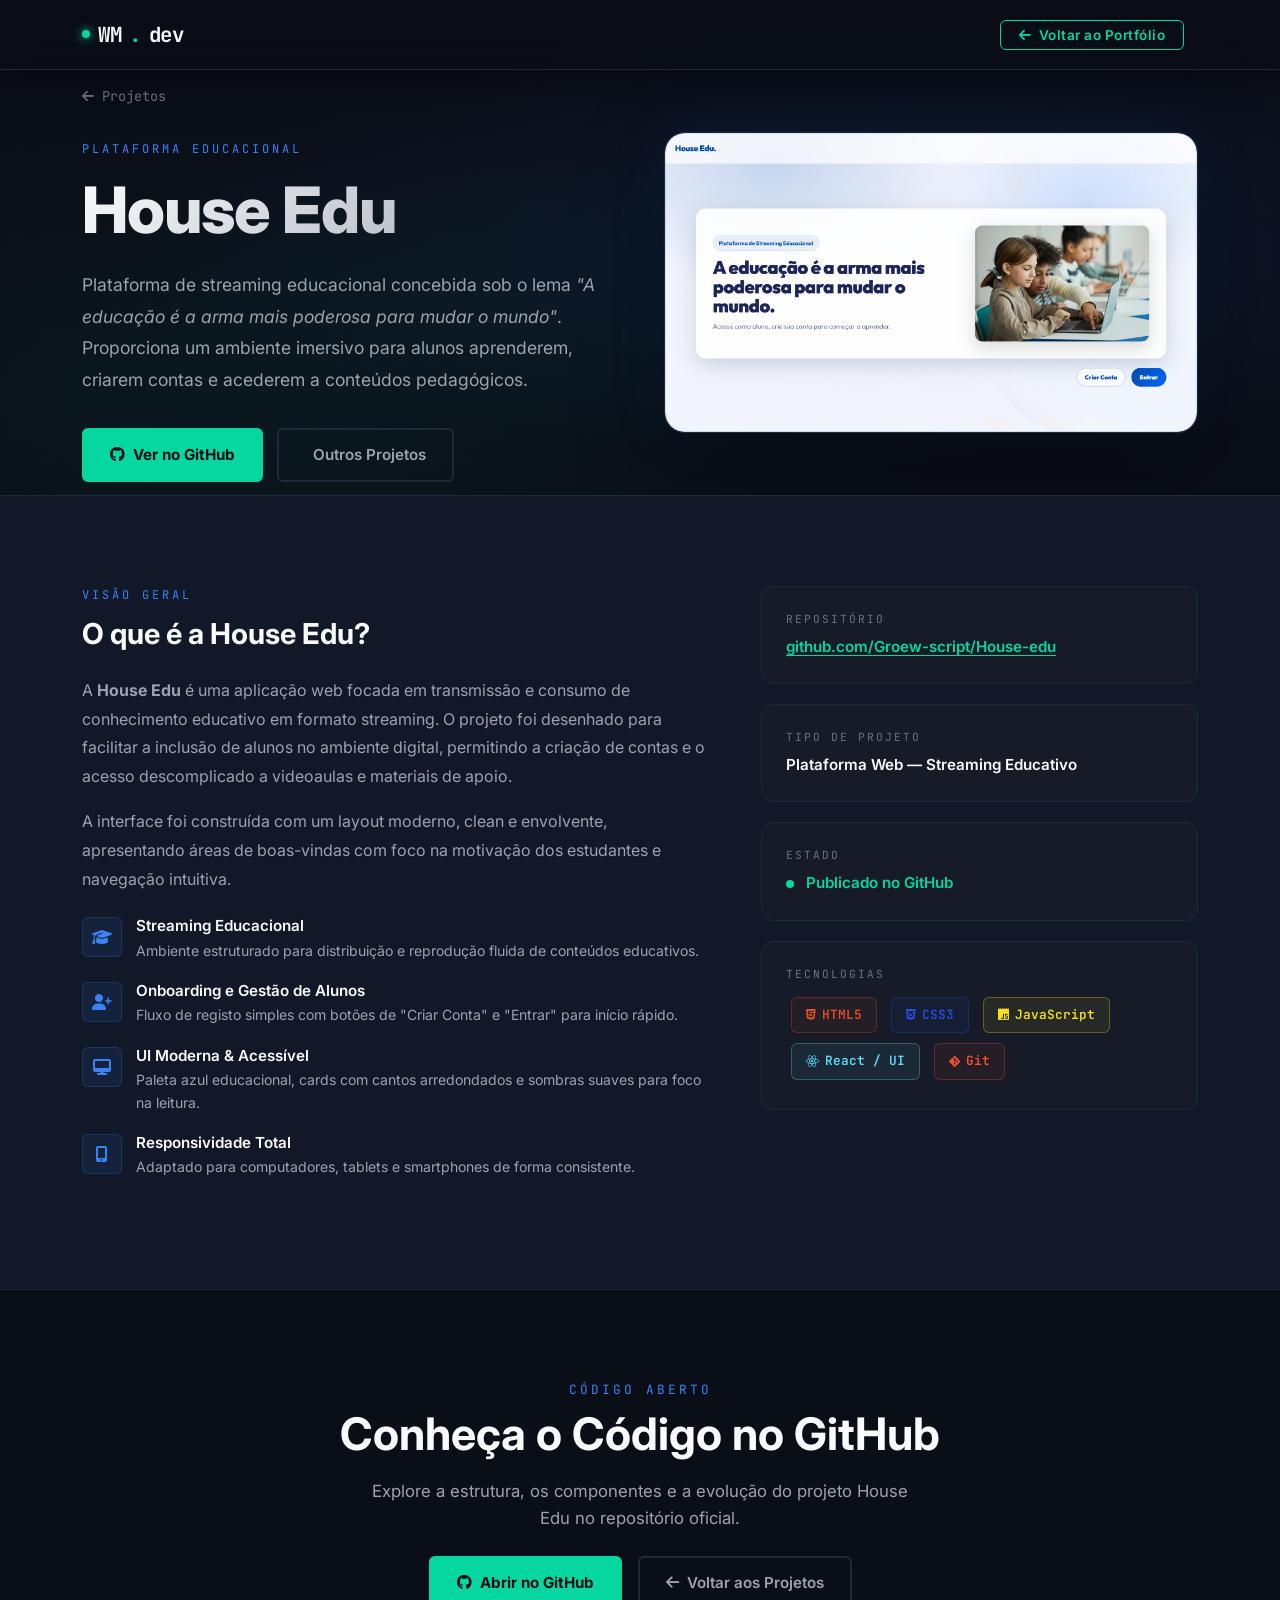
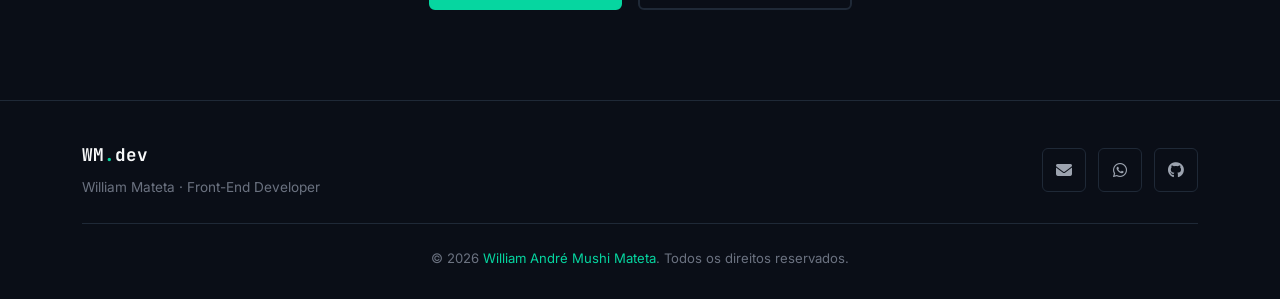
==== portfolio/projeto-house-edu.html @ cf7dc04c "versão boa" ====
<!DOCTYPE html>
<html lang="pt" data-bs-theme="dark">
<head>
  <meta charset="UTF-8" />
  <meta name="viewport" content="width=device-width, initial-scale=1.0" />
  <meta name="description" content="House Edu — Plataforma de Streaming Educacional. Projeto desenvolvido por William Mateta." />
  <title>House Edu · Streaming Educacional — William Mateta</title>

  <link rel="preconnect" href="https://fonts.googleapis.com" />
  <link rel="preconnect" href="https://fonts.gstatic.com" crossorigin />
  <link href="https://fonts.googleapis.com/css2?family=Inter:wght@300;400;500;600;700;800&family=JetBrains+Mono:wght@400;500;600;700&display=swap" rel="stylesheet" />
  <link href="https://cdn.jsdelivr.net/npm/bootstrap@5.3.2/dist/css/bootstrap.min.css" rel="stylesheet" />
  <link href="https://cdnjs.cloudflare.com/ajax/libs/font-awesome/6.5.1/css/all.min.css" rel="stylesheet" />
  <link rel="stylesheet" href="style.css" />
  <link rel="icon" href="data:image/svg+xml,<svg xmlns='http://www.w3.org/2000/svg' viewBox='0 0 100 100'><rect width='100' height='100' rx='22' fill='%230a0e17'/><path d='M30 35 L18 50 L30 65 M70 35 L82 50 L70 65 M56 30 L44 70' stroke='%2306d6a0' stroke-width='8' stroke-linecap='round' stroke-linejoin='round' fill='none'/></svg>" />

  <style>
    .project-detail-hero {
      min-height: 55vh;
      display: flex;
      align-items: center;
      background: var(--bg-primary);
      padding-top: var(--navbar-height);
      position: relative;
      overflow: hidden;
    }
    .project-detail-hero::before {
      content: '';
      position: absolute;
      inset: 0;
      background: radial-gradient(ellipse at 70% 50%, rgba(59,130,246,0.1) 0%, transparent 60%),
                  radial-gradient(ellipse at 20% 80%, rgba(6,214,160,0.05) 0%, transparent 50%);
    }
    .back-link {
      display: inline-flex;
      align-items: center;
      gap: 8px;
      color: var(--text-muted);
      font-size: 0.85rem;
      font-family: var(--font-mono);
      margin-bottom: 2rem;
      transition: color var(--transition-fast);
    }
    .back-link:hover { color: var(--accent-primary); }

    .project-hero-category {
      font-family: var(--font-mono);
      font-size: 0.75rem;
      color: #3b82f6;
      letter-spacing: 3px;
      text-transform: uppercase;
      display: block;
      margin-bottom: 1rem;
    }
    .project-hero-title {
      font-size: clamp(2.5rem, 6vw, 4rem);
      font-weight: 800;
      line-height: 1.1;
      letter-spacing: -1px;
      background: linear-gradient(135deg, #f9fafb 0%, #9ca3af 100%);
      -webkit-background-clip: text;
      -webkit-text-fill-color: transparent;
      background-clip: text;
      margin-bottom: 1.5rem;
    }
    .project-hero-desc {
      font-size: 1.1rem;
      color: var(--text-secondary);
      line-height: 1.8;
      max-width: 520px;
      margin-bottom: 2rem;
    }
    .project-cta-row {
      display: flex;
      gap: 14px;
      flex-wrap: wrap;
    }
    .btn-github {
      display: inline-flex;
      align-items: center;
      gap: 8px;
      background: var(--accent-primary);
      color: var(--bg-primary);
      font-weight: 700;
      font-size: 0.95rem;
      padding: 13px 26px;
      border-radius: var(--radius-sm);
      border: 2px solid var(--accent-primary);
      transition: all var(--transition-med);
    }
    .btn-github:hover {
      background: transparent;
      color: var(--accent-primary);
      box-shadow: 0 0 25px rgba(6,214,160,0.3);
      transform: translateY(-2px);
    }
    .btn-back-port {
      display: inline-flex;
      align-items: center;
      gap: 8px;
      background: transparent;
      color: var(--text-secondary);
      font-weight: 600;
      font-size: 0.95rem;
      padding: 13px 26px;
      border-radius: var(--radius-sm);
      border: 2px solid var(--border-color);
      transition: all var(--transition-med);
    }
    .btn-back-port:hover {
      border-color: var(--accent-primary);
      color: var(--accent-primary);
      transform: translateY(-2px);
    }
    .project-screenshot-wrap {
      position: relative;
      border-radius: var(--radius-lg);
      overflow: hidden;
      border: 1px solid var(--border-color);
      box-shadow: 0 30px 80px rgba(0,0,0,0.5), 0 0 60px rgba(59,130,246,0.1);
    }
    .project-screenshot-wrap img {
      width: 100%;
      display: block;
      border-radius: var(--radius-lg);
    }
    .project-screenshot-wrap::before {
      content: '';
      position: absolute;
      inset: 0;
      border: 1px solid rgba(59,130,246,0.2);
      border-radius: var(--radius-lg);
      pointer-events: none;
      z-index: 1;
    }
    .detail-section {
      padding: 90px 0;
    }
    .detail-section.alt-bg {
      background: var(--bg-surface);
      border-top: 1px solid var(--border-color);
      border-bottom: 1px solid var(--border-color);
    }
    .detail-label {
      font-family: var(--font-mono);
      font-size: 0.75rem;
      color: #3b82f6;
      letter-spacing: 3px;
      text-transform: uppercase;
      display: block;
      margin-bottom: 0.75rem;
    }
    .detail-heading {
      font-size: 1.8rem;
      font-weight: 700;
      color: var(--text-primary);
      margin-bottom: 1.5rem;
    }
    .detail-text {
      font-size: 1rem;
      color: var(--text-secondary);
      line-height: 1.8;
      margin-bottom: 1rem;
    }
    .feature-item {
      display: flex;
      gap: 14px;
      align-items: flex-start;
      margin-bottom: 20px;
    }
    .feature-icon {
      width: 40px;
      height: 40px;
      min-width: 40px;
      display: flex;
      align-items: center;
      justify-content: center;
      background: rgba(59,130,246,0.1);
      border: 1px solid rgba(59,130,246,0.2);
      border-radius: var(--radius-sm);
      color: #3b82f6;
      font-size: 1rem;
    }
    .feature-text h4 {
      font-size: 0.95rem;
      font-weight: 600;
      color: var(--text-primary);
      margin-bottom: 4px;
    }
    .feature-text p {
      font-size: 0.88rem;
      color: var(--text-secondary);
      line-height: 1.6;
      margin: 0;
    }
    .tech-pill {
      display: inline-flex;
      align-items: center;
      gap: 6px;
      font-family: var(--font-mono);
      font-size: 0.8rem;
      font-weight: 600;
      padding: 7px 14px;
      border-radius: var(--radius-sm);
      border: 1px solid;
      margin: 5px;
    }
    .tech-pill.html   { color: #e34f26; border-color: rgba(227,79,38,0.3);  background: rgba(227,79,38,0.07); }
    .tech-pill.css    { color: #264de4; border-color: rgba(38,77,228,0.3);  background: rgba(38,77,228,0.07); }
    .tech-pill.js     { color: #f7df1e; border-color: rgba(247,223,30,0.3); background: rgba(247,223,30,0.07); }
    .tech-pill.react  { color: #61dafb; border-color: rgba(97,218,251,0.3); background: rgba(97,218,251,0.07); }
    .tech-pill.node   { color: #339933; border-color: rgba(51,153,51,0.3);  background: rgba(51,153,51,0.07); }
    .tech-pill.git    { color: #f05032; border-color: rgba(240,80,50,0.3); background: rgba(240,80,50,0.07); }
    .meta-box {
      background: var(--bg-card);
      border: 1px solid var(--border-color);
      border-radius: var(--radius-md);
      padding: 24px;
      margin-bottom: 20px;
    }
    .meta-label {
      font-family: var(--font-mono);
      font-size: 0.7rem;
      color: var(--text-muted);
      text-transform: uppercase;
      letter-spacing: 2px;
      margin-bottom: 6px;
    }
    .meta-value {
      font-size: 0.95rem;
      font-weight: 600;
      color: var(--text-primary);
    }
    .meta-value a {
      color: var(--accent-primary);
      text-decoration: underline;
      text-underline-offset: 3px;
    }
    .meta-value a:hover { opacity: 0.8; }
  </style>
</head>
<body>

<!-- NAVBAR -->
<nav id="navbar" class="navbar navbar-expand-lg scrolled" aria-label="Navegação principal">
  <div class="container">
    <a class="navbar-brand" href="index.html">
      <span class="brand-dot" aria-hidden="true"></span>
      WM<span class="accent">.</span>dev
    </a>
    <div class="ms-auto">
      <a href="index.html#projects" class="btn-nav-cta nav-link-custom">
        <i class="fa-solid fa-arrow-left me-1"></i> Voltar ao Portfólio
      </a>
    </div>
  </div>
</nav>

<!-- HERO -->
<section class="project-detail-hero">
  <div class="dots-bg" aria-hidden="true"></div>
  <div class="container position-relative">
    <div class="row align-items-center g-5">

      <!-- Texto -->
      <div class="col-lg-6">
        <a href="index.html#projects" class="back-link">
          <i class="fa-solid fa-arrow-left"></i> Projetos
        </a>
        <span class="project-hero-category">Plataforma Educacional</span>
        <h1 class="project-hero-title">House Edu</h1>
        <p class="project-hero-desc">
          Plataforma de streaming educacional concebida sob o lema <em>"A educação é a arma mais poderosa para mudar o mundo"</em>. Proporciona um ambiente imersivo para alunos aprenderem, criarem contas e acederem a conteúdos pedagógicos.
        </p>
        <div class="project-cta-row">
          <a href="https://github.com/Groew-script/House-edu" target="_blank" rel="noopener noreferrer" class="btn-github">
            <i class="fa-brands fa-github"></i> Ver no GitHub
          </a>
          <a href="index.html#projects" class="btn-back-port">
            <i class="fa-solid fa-grid-2"></i> Outros Projetos
          </a>
        </div>
      </div>

      <!-- Screenshot -->
      <div class="col-lg-6">
        <div class="project-screenshot-wrap reveal-right">
          <img
            src="Captura de tela 2026-09-24 110829.png"
            alt="Screenshot da interface da House Edu — Plataforma de Streaming Educacional"
            loading="eager"
          />
        </div>
      </div>

    </div>
  </div>
</section>

<!-- SOBRE O PROJETO -->
<section class="detail-section alt-bg">
  <div class="container">
    <div class="row g-5">

      <div class="col-lg-7">
        <span class="detail-label">Visão Geral</span>
        <h2 class="detail-heading">O que é a House Edu?</h2>
        <p class="detail-text">
          A <strong>House Edu</strong> é uma aplicação web focada em transmissão e consumo de conhecimento educativo em formato streaming. O projeto foi desenhado para facilitar a inclusão de alunos no ambiente digital, permitindo a criação de contas e o acesso descomplicado a videoaulas e materiais de apoio.
        </p>
        <p class="detail-text">
          A interface foi construída com um layout moderno, clean e envolvente, apresentando áreas de boas-vindas com foco na motivação dos estudantes e navegação intuitiva.
        </p>

        <div class="mt-4">
          <div class="feature-item">
            <div class="feature-icon"><i class="fa-solid fa-graduation-cap"></i></div>
            <div class="feature-text">
              <h4>Streaming Educacional</h4>
              <p>Ambiente estruturado para distribuição e reprodução fluida de conteúdos educativos.</p>
            </div>
          </div>
          <div class="feature-item">
            <div class="feature-icon"><i class="fa-solid fa-user-plus"></i></div>
            <div class="feature-text">
              <h4>Onboarding e Gestão de Alunos</h4>
              <p>Fluxo de registo simples com botões de "Criar Conta" e "Entrar" para início rápido.</p>
            </div>
          </div>
          <div class="feature-item">
            <div class="feature-icon"><i class="fa-solid fa-desktop"></i></div>
            <div class="feature-text">
              <h4>UI Moderna & Acessível</h4>
              <p>Paleta azul educacional, cards com cantos arredondados e sombras suaves para foco na leitura.</p>
            </div>
          </div>
          <div class="feature-item">
            <div class="feature-icon"><i class="fa-solid fa-mobile-screen"></i></div>
            <div class="feature-text">
              <h4>Responsividade Total</h4>
              <p>Adaptado para computadores, tablets e smartphones de forma consistente.</p>
            </div>
          </div>
        </div>
      </div>

      <!-- Sidebar Metadados -->
      <div class="col-lg-5">
        <div class="meta-box">
          <div class="meta-label">Repositório</div>
          <div class="meta-value">
            <a href="https://github.com/Groew-script/House-edu" target="_blank" rel="noopener noreferrer">
              github.com/Groew-script/House-edu
            </a>
          </div>
        </div>
        <div class="meta-box">
          <div class="meta-label">Tipo de Projeto</div>
          <div class="meta-value">Plataforma Web — Streaming Educativo</div>
        </div>
        <div class="meta-box">
          <div class="meta-label">Estado</div>
          <div class="meta-value" style="color: var(--accent-primary);">
            <span style="display:inline-block;width:8px;height:8px;background:var(--accent-primary);border-radius:50%;margin-right:8px;animation:pulse-dot 1.5s infinite;"></span>
            Publicado no GitHub
          </div>
        </div>
        <div class="meta-box">
          <div class="meta-label">Tecnologias</div>
          <div class="mt-2">
            <span class="tech-pill html"><i class="fa-brands fa-html5"></i> HTML5</span>
            <span class="tech-pill css"><i class="fa-brands fa-css3-alt"></i> CSS3</span>
            <span class="tech-pill js"><i class="fa-brands fa-js"></i> JavaScript</span>
            <span class="tech-pill react"><i class="fa-brands fa-react"></i> React / UI</span>
            <span class="tech-pill git"><i class="fa-brands fa-git-alt"></i> Git</span>
          </div>
        </div>
      </div>

    </div>
  </div>
</section>

<!-- CTA FINAL -->
<section class="detail-section">
  <div class="container text-center">
    <span class="section-label" style="color:#3b82f6;">Código Aberto</span>
    <h2 class="section-title mb-3">Conheça o Código no GitHub</h2>
    <p class="section-subtitle mx-auto mb-4">
      Explore a estrutura, os componentes e a evolução do projeto House Edu no repositório oficial.
    </p>
    <div class="d-flex justify-content-center gap-3 flex-wrap">
      <a href="https://github.com/Groew-script/House-edu" target="_blank" rel="noopener noreferrer" class="btn-github">
        <i class="fa-brands fa-github"></i> Abrir no GitHub
      </a>
      <a href="index.html#projects" class="btn-back-port">
        <i class="fa-solid fa-arrow-left"></i> Voltar aos Projetos
      </a>
    </div>
  </div>
</section>

<!-- FOOTER -->
<footer id="footer">
  <div class="container">
    <div class="row align-items-center">
      <div class="col-md-6">
        <div class="footer-brand">WM<span class="accent">.</span>dev</div>
        <div class="footer-tagline">William Mateta · Front-End Developer</div>
      </div>
      <div class="col-md-6">
        <div class="footer-socials">
          <a href="mailto:williammateta.dev@gmail.com" class="contact-social-link" aria-label="Email">
            <i class="fa-solid fa-envelope"></i>
          </a>
          <a href="https://wa.me/244932651805" target="_blank" rel="noopener noreferrer" class="contact-social-link" aria-label="WhatsApp">
            <i class="fa-brands fa-whatsapp"></i>
          </a>
          <a href="https://github.com/Groew-script" target="_blank" rel="noopener noreferrer" class="contact-social-link" aria-label="GitHub">
            <i class="fa-brands fa-github"></i>
          </a>
        </div>
      </div>
    </div>
    <div class="footer-divider"></div>
    <div class="row">
      <div class="col-12 text-center">
        <p class="footer-copy mb-0">&copy; 2026 <span>William André Mushi Mateta</span>. Todos os direitos reservados.</p>
      </div>
    </div>
  </div>
</footer>

<script src="https://cdn.jsdelivr.net/npm/bootstrap@5.3.2/dist/js/bootstrap.bundle.min.js"></script>
<script>
  const observer = new IntersectionObserver((entries) => {
    entries.forEach(e => {
      if (e.isIntersecting) {
        e.target.classList.add('revealed');
        observer.unobserve(e.target);
      }
    });
  }, { threshold: 0.1 });
  document.querySelectorAll('.reveal-right, .reveal').forEach(el => observer.observe(el));
</script>
</body>
</html>
---- portfolio/style.css ----
/* ============================================
   ALEX RIVERA - DEVELOPER PORTFOLIO
   Custom Styles | Dark Theme
   ============================================ */

/* ---- CSS Custom Properties (Theme Variables) ---- */
:root {
  --bg-primary:       #0a0e17;
  --bg-surface:       #111827;
  --bg-card:          #161b27;
  --bg-card-hover:    #1a2235;
  --border-color:     #1f2937;
  --border-hover:     #06d6a0;

  --accent-primary:   #06d6a0;
  --accent-secondary: #3b82f6;
  --accent-purple:    #8b5cf6;
  --accent-glow:      rgba(6, 214, 160, 0.15);
  --accent-glow-blue: rgba(59, 130, 246, 0.15);

  --text-primary:     #f9fafb;
  --text-secondary:   #9ca3af;
  --text-muted:       #6b7280;
  --text-accent:      #06d6a0;

  --font-sans:        'Inter', sans-serif;
  --font-mono:        'JetBrains Mono', 'Fira Code', monospace;

  --radius-sm:        6px;
  --radius-md:        12px;
  --radius-lg:        20px;
  --radius-xl:        30px;

  --shadow-card:      0 4px 24px rgba(0, 0, 0, 0.4);
  --shadow-glow:      0 0 30px rgba(6, 214, 160, 0.2);
  --shadow-glow-blue: 0 0 30px rgba(59, 130, 246, 0.2);

  --transition-fast:  0.2s ease;
  --transition-med:   0.35s ease;
  --transition-slow:  0.6s ease;

  --navbar-height:    70px;
}

/* ---- Base Reset & Global ---- */
*, *::before, *::after {
  box-sizing: border-box;
  margin: 0;
  padding: 0;
}

html {
  scroll-behavior: smooth;
  font-size: 16px;
}

body {
  font-family: var(--font-sans);
  background-color: var(--bg-primary);
  color: var(--text-primary);
  line-height: 1.6;
  overflow-x: hidden;
}

::selection {
  background: rgba(6, 214, 160, 0.3);
  color: var(--text-primary);
}

::-webkit-scrollbar {
  width: 6px;
}
::-webkit-scrollbar-track {
  background: var(--bg-primary);
}
::-webkit-scrollbar-thumb {
  background: var(--accent-primary);
  border-radius: 3px;
}

a {
  text-decoration: none;
  color: inherit;
  transition: color var(--transition-fast);
}

img {
  max-width: 100%;
  display: block;
}

section {
  position: relative;
  overflow: hidden;
}

/* ---- Utility Classes ---- */
.accent { color: var(--accent-primary); }
.accent-blue { color: var(--accent-secondary); }
.text-muted-custom { color: var(--text-secondary); }
.font-mono { font-family: var(--font-mono); }

.section-padding {
  padding: 100px 0;
}

.section-label {
  font-family: var(--font-mono);
  font-size: 0.8rem;
  color: var(--accent-primary);
  letter-spacing: 3px;
  text-transform: uppercase;
  margin-bottom: 0.5rem;
  display: block;
}

.section-title {
  font-size: clamp(2rem, 4vw, 2.8rem);
  font-weight: 700;
  color: var(--text-primary);
  line-height: 1.2;
  margin-bottom: 1rem;
}

.section-subtitle {
  font-size: 1.05rem;
  color: var(--text-secondary);
  max-width: 540px;
}

/* ---- Animated Background Dots ---- */
.dots-bg {
  position: absolute;
  inset: 0;
  background-image: radial-gradient(circle, #1f2937 1px, transparent 1px);
  background-size: 32px 32px;
  opacity: 0.4;
  pointer-events: none;
  z-index: 0;
}

.gradient-orb {
  position: absolute;
  border-radius: 50%;
  filter: blur(80px);
  pointer-events: none;
  z-index: 0;
}

/* ============================================
   NAVIGATION
   ============================================ */
#navbar {
  position: fixed;
  top: 0;
  left: 0;
  right: 0;
  z-index: 1000;
  height: var(--navbar-height);
  background: rgba(10, 14, 23, 0.85);
  backdrop-filter: blur(16px);
  -webkit-backdrop-filter: blur(16px);
  border-bottom: 1px solid transparent;
  transition: border-color var(--transition-med), box-shadow var(--transition-med);
}

#navbar.scrolled {
  border-bottom-color: var(--border-color);
  box-shadow: 0 4px 30px rgba(0,0,0,0.5);
}

#navbar.nav-hidden {
  transform: translateY(-100%);
}

.navbar-brand {
  font-family: var(--font-mono);
  font-size: 1.3rem;
  font-weight: 700;
  color: var(--text-primary) !important;
  letter-spacing: -0.5px;
  display: flex;
  align-items: center;
  gap: 8px;
}

.navbar-brand .brand-dot {
  width: 8px;
  height: 8px;
  background: var(--accent-primary);
  border-radius: 50%;
  box-shadow: 0 0 10px var(--accent-primary);
  animation: pulse-dot 2s infinite;
}

@keyframes pulse-dot {
  0%, 100% { opacity: 1; transform: scale(1); }
  50% { opacity: 0.6; transform: scale(0.8); }
}

.nav-link-custom {
  font-size: 0.9rem;
  font-weight: 500;
  color: var(--text-secondary) !important;
  position: relative;
  padding: 6px 0 !important;
  margin: 0 14px;
  transition: color var(--transition-fast);
}

.nav-link-custom::after {
  content: '';
  position: absolute;
  bottom: 0;
  left: 0;
  width: 0;
  height: 2px;
  background: var(--accent-primary);
  border-radius: 2px;
  transition: width var(--transition-med);
}

.nav-link-custom:hover,
.nav-link-custom.active {
  color: var(--text-primary) !important;
}

.nav-link-custom:hover::after,
.nav-link-custom.active::after {
  width: 100%;
}

.btn-nav-cta {
  font-size: 0.85rem;
  font-weight: 600;
  color: var(--accent-primary) !important;
  border: 1.5px solid var(--accent-primary);
  border-radius: var(--radius-sm);
  padding: 6px 18px !important;
  margin-left: 10px;
  transition: all var(--transition-fast);
  letter-spacing: 0.5px;
}

.btn-nav-cta:hover {
  background: var(--accent-primary);
  color: var(--bg-primary) !important;
  box-shadow: 0 0 20px rgba(6, 214, 160, 0.3);
}

.navbar-toggler {
  border: 1.5px solid var(--border-color) !important;
  padding: 6px 10px;
}

.navbar-toggler:focus {
  box-shadow: none !important;
}

.navbar-toggler-icon {
  filter: invert(1);
}

/* ============================================
   HERO SECTION
   ============================================ */
#hero {
  min-height: 100vh;
  display: flex;
  align-items: center;
  background: var(--bg-primary);
  padding-top: var(--navbar-height);
  position: relative;
}

.hero-orb-1 {
  width: 500px;
  height: 500px;
  background: radial-gradient(circle, rgba(6,214,160,0.08) 0%, transparent 70%);
  top: -100px;
  right: -100px;
}

.hero-orb-2 {
  width: 400px;
  height: 400px;
  background: radial-gradient(circle, rgba(59,130,246,0.07) 0%, transparent 70%);
  bottom: 0;
  left: -100px;
}

.hero-content {
  position: relative;
  z-index: 1;
  padding: 60px 0;
}

.hero-greeting {
  font-family: var(--font-mono);
  font-size: 1rem;
  color: var(--accent-primary);
  letter-spacing: 2px;
  margin-bottom: 1rem;
  display: flex;
  align-items: center;
  gap: 10px;
}

.hero-greeting::before {
  content: '';
  display: inline-block;
  width: 30px;
  height: 2px;
  background: var(--accent-primary);
}

.hero-name {
  font-size: clamp(2.8rem, 7vw, 5rem);
  font-weight: 800;
  line-height: 1.1;
  margin-bottom: 1.2rem;
  letter-spacing: -1px;
  background: linear-gradient(135deg, #f9fafb 0%, #9ca3af 100%);
  -webkit-background-clip: text;
  -webkit-text-fill-color: transparent;
  background-clip: text;
}

.hero-title-wrapper {
  font-size: clamp(1.2rem, 3vw, 1.6rem);
  font-weight: 500;
  color: var(--text-secondary);
  margin-bottom: 1.5rem;
  display: flex;
  align-items: center;
  gap: 10px;
  flex-wrap: wrap;
}

.typing-text {
  color: var(--accent-primary);
  font-weight: 600;
  min-width: 260px;
}

.cursor-blink {
  display: inline-block;
  width: 2px;
  height: 1.2em;
  background: var(--accent-primary);
  margin-left: 2px;
  vertical-align: middle;
  animation: blink 0.8s step-end infinite;
}

@keyframes blink {
  0%, 100% { opacity: 1; }
  50% { opacity: 0; }
}

.hero-bio {
  font-size: 1.05rem;
  color: var(--text-secondary);
  max-width: 480px;
  line-height: 1.8;
  margin-bottom: 2.5rem;
}

.hero-cta-group {
  display: flex;
  gap: 16px;
  flex-wrap: wrap;
  margin-bottom: 3rem;
}

.btn-primary-custom {
  display: inline-flex;
  align-items: center;
  gap: 8px;
  background: var(--accent-primary);
  color: var(--bg-primary);
  font-weight: 700;
  font-size: 0.95rem;
  padding: 14px 28px;
  border-radius: var(--radius-sm);
  border: 2px solid var(--accent-primary);
  transition: all var(--transition-med);
  letter-spacing: 0.3px;
}

.btn-primary-custom:hover {
  background: transparent;
  color: var(--accent-primary);
  box-shadow: 0 0 25px rgba(6, 214, 160, 0.35);
  transform: translateY(-2px);
}

.btn-outline-custom {
  display: inline-flex;
  align-items: center;
  gap: 8px;
  background: transparent;
  color: var(--text-primary);
  font-weight: 600;
  font-size: 0.95rem;
  padding: 14px 28px;
  border-radius: var(--radius-sm);
  border: 2px solid var(--border-color);
  transition: all var(--transition-med);
}

.btn-outline-custom:hover {
  border-color: var(--accent-primary);
  color: var(--accent-primary);
  transform: translateY(-2px);
  box-shadow: 0 0 20px rgba(6, 214, 160, 0.15);
}

.hero-socials {
  display: flex;
  gap: 16px;
  align-items: center;
}

.social-link {
  width: 42px;
  height: 42px;
  display: flex;
  align-items: center;
  justify-content: center;
  border: 1.5px solid var(--border-color);
  border-radius: var(--radius-sm);
  color: var(--text-secondary);
  font-size: 1.1rem;
  transition: all var(--transition-fast);
}

.social-link:hover {
  border-color: var(--accent-primary);
  color: var(--accent-primary);
  background: var(--accent-glow);
  transform: translateY(-3px);
  box-shadow: 0 8px 20px rgba(6, 214, 160, 0.15);
}

/* Terminal Code Block */
.hero-terminal {
  position: relative;
  z-index: 1;
  background: var(--bg-surface);
  border: 1px solid var(--border-color);
  border-radius: var(--radius-md);
  overflow: hidden;
  box-shadow: var(--shadow-card), 0 0 60px rgba(6, 214, 160, 0.06);
  font-family: var(--font-mono);
}

.terminal-header {
  display: flex;
  align-items: center;
  gap: 8px;
  padding: 14px 18px;
  background: rgba(0,0,0,0.3);
  border-bottom: 1px solid var(--border-color);
}

.terminal-dot {
  width: 12px;
  height: 12px;
  border-radius: 50%;
}
.terminal-dot.red    { background: #ff5f57; }
.terminal-dot.yellow { background: #febc2e; }
.terminal-dot.green  { background: #28c840; }

.terminal-title {
  font-family: var(--font-mono);
  font-size: 0.75rem;
  color: var(--text-muted);
  margin-left: auto;
  margin-right: auto;
}

.terminal-body {
  padding: 24px;
  font-size: 0.82rem;
  line-height: 1.9;
  color: #e2e8f0;
}

.t-comment  { color: #64748b; }
.t-keyword  { color: #818cf8; }
.t-fn       { color: #38bdf8; }
.t-string   { color: #86efac; }
.t-var      { color: var(--accent-primary); }
.t-num      { color: #fb923c; }
.t-punct    { color: #94a3b8; }
.t-param    { color: #fbbf24; }

.terminal-line {
  display: flex;
}

.terminal-prompt {
  color: var(--accent-primary);
  margin-right: 10px;
  user-select: none;
}

/* ============================================
   ABOUT SECTION
   ============================================ */
#about {
  background: var(--bg-surface);
  border-top: 1px solid var(--border-color);
  border-bottom: 1px solid var(--border-color);
}

.about-image-wrapper {
  position: relative;
  display: inline-block;
  width: 100%;
  max-width: 380px;
  margin: 0 auto;
}

.about-image-frame {
  position: relative;
  width: 100%;
  padding-top: 100%;
  border-radius: var(--radius-md);
  overflow: hidden;
  border: 2px solid var(--border-color);
  background: var(--bg-card);
  transition: border-color var(--transition-med), box-shadow var(--transition-med);
}

.about-image-frame:hover {
  border-color: var(--accent-primary);
  box-shadow: var(--shadow-glow);
}

.about-image-frame::before {
  content: '';
  position: absolute;
  inset: 0;
  background: linear-gradient(135deg, rgba(6,214,160,0.04) 0%, rgba(59,130,246,0.04) 100%);
  z-index: 1;
}

.about-avatar-placeholder {
  position: absolute;
  inset: 0;
  display: flex;
  flex-direction: column;
  align-items: center;
  justify-content: center;
  gap: 12px;
  color: var(--text-secondary);
}

.about-avatar-initials {
  font-size: 5rem;
  font-weight: 800;
  background: linear-gradient(135deg, var(--accent-primary), var(--accent-secondary));
  -webkit-background-clip: text;
  -webkit-text-fill-color: transparent;
  background-clip: text;
  line-height: 1;
}

.about-corner-deco {
  position: absolute;
  width: 60px;
  height: 60px;
  border-color: var(--accent-primary);
  border-style: solid;
  opacity: 0.6;
}
.about-corner-deco.tl {
  top: -10px; left: -10px;
  border-width: 2px 0 0 2px;
  border-radius: 4px 0 0 0;
}
.about-corner-deco.br {
  bottom: -10px; right: -10px;
  border-width: 0 2px 2px 0;
  border-radius: 0 0 4px 0;
}

.about-badge {
  position: absolute;
  bottom: -16px;
  right: -16px;
  background: var(--accent-primary);
  color: var(--bg-primary);
  font-family: var(--font-mono);
  font-size: 0.72rem;
  font-weight: 700;
  padding: 8px 14px;
  border-radius: var(--radius-sm);
  letter-spacing: 0.5px;
  z-index: 2;
  box-shadow: 0 4px 16px rgba(6, 214, 160, 0.4);
  display: flex;
  align-items: center;
  gap: 8px;
}

.status-pulse {
  display: inline-block;
  width: 8px;
  height: 8px;
  background: var(--bg-primary);
  border-radius: 50%;
  animation: pulse-dot 1.5s infinite;
}

.about-bio {
  font-size: 1.05rem;
  color: var(--text-secondary);
  line-height: 1.8;
  margin-bottom: 2rem;
}

.about-stats {
  display: grid;
  grid-template-columns: repeat(3, 1fr);
  gap: 20px;
  margin-bottom: 2rem;
  padding: 24px;
  background: var(--bg-card);
  border: 1px solid var(--border-color);
  border-radius: var(--radius-md);
}

.stat-item {
  text-align: center;
}

.stat-number {
  font-size: 2rem;
  font-weight: 800;
  color: var(--accent-primary);
  line-height: 1;
  margin-bottom: 4px;
  font-family: var(--font-mono);
}

.stat-label {
  font-size: 0.75rem;
  color: var(--text-muted);
  text-transform: uppercase;
  letter-spacing: 1px;
}

/* ============================================
   SKILLS SECTION
   ============================================ */
#skills {
  background: var(--bg-primary);
}

.skills-category-title {
  font-family: var(--font-mono);
  font-size: 0.75rem;
  color: var(--text-muted);
  letter-spacing: 3px;
  text-transform: uppercase;
  padding: 8px 16px;
  background: var(--bg-surface);
  border-radius: var(--radius-sm);
  border: 1px solid var(--border-color);
  display: inline-block;
  margin-bottom: 1.5rem;
}

.skill-card {
  background: var(--bg-card);
  border: 1px solid var(--border-color);
  border-radius: var(--radius-md);
  padding: 22px 20px;
  transition: all var(--transition-med);
  position: relative;
  overflow: hidden;
  display: flex;
  flex-direction: column;
  height: 100%;
}

.skill-card::before {
  content: '';
  position: absolute;
  top: 0;
  left: 0;
  right: 0;
  height: 2px;
  background: linear-gradient(90deg, var(--accent-primary), var(--accent-secondary));
  transform: scaleX(0);
  transform-origin: left;
  transition: transform var(--transition-med);
}

.skill-card:hover {
  border-color: rgba(6, 214, 160, 0.35);
  transform: translateY(-4px);
  box-shadow: 0 12px 32px rgba(0,0,0,0.3), var(--shadow-glow);
}

.skill-card:hover::before {
  transform: scaleX(1);
}

.skill-card-header {
  display: flex;
  align-items: center;
  gap: 12px;
  margin-bottom: 12px;
}

.skill-icon {
  width: 44px;
  height: 44px;
  min-width: 44px;
  display: flex;
  align-items: center;
  justify-content: center;
  font-size: 1.5rem;
  border-radius: var(--radius-sm);
  background: var(--bg-surface);
  border: 1px solid var(--border-color);
  margin-bottom: 0;
}

.skill-name {
  font-size: 0.95rem;
  font-weight: 700;
  color: var(--text-primary);
  margin-bottom: 0;
}

.skill-desc {
  font-size: 0.84rem;
  color: var(--text-secondary);
  line-height: 1.6;
  margin-bottom: 14px;
  flex: 1;
}

.skill-tags {
  display: flex;
  flex-wrap: wrap;
  gap: 6px;
}

.skill-tag-pill {
  font-family: var(--font-mono);
  font-size: 0.7rem;
  color: var(--text-muted);
  background: var(--bg-surface);
  border: 1px solid var(--border-color);
  border-radius: 4px;
  padding: 2px 8px;
  transition: all var(--transition-fast);
}

.skill-card:hover .skill-tag-pill {
  border-color: rgba(6, 214, 160, 0.25);
  color: var(--text-secondary);
}

/* ============================================
   PROJECTS SECTION
   ============================================ */
#projects {
  background: var(--bg-surface);
  border-top: 1px solid var(--border-color);
  border-bottom: 1px solid var(--border-color);
}

.project-card {
  background: var(--bg-card);
  border: 1px solid var(--border-color);
  border-radius: var(--radius-md);
  overflow: hidden;
  transition: all var(--transition-med);
  display: flex;
  flex-direction: column;
  height: 100%;
}

.project-card:hover {
  border-color: rgba(6, 214, 160, 0.4);
  transform: translateY(-6px);
  box-shadow: 0 20px 50px rgba(0,0,0,0.4), 0 0 40px rgba(6, 214, 160, 0.08);
}

.project-preview {
  position: relative;
  padding-top: 56.25%;
  overflow: hidden;
  background: var(--bg-surface);
}

.project-preview img {
  position: absolute;
  top: 0;
  left: 0;
  width: 100%;
  height: 100%;
  object-fit: cover;
  object-position: top center;
  transition: transform 0.4s ease;
}

.project-card:hover .project-preview img {
  transform: scale(1.06);
}

.project-preview-overlay {
  position: absolute;
  inset: 0;
  background: linear-gradient(180deg, rgba(10,14,23,0.1) 0%, rgba(10,14,23,0.7) 100%);
  pointer-events: none;
  z-index: 1;
}

.project-preview-inner {
  position: absolute;
  inset: 0;
  display: flex;
  align-items: center;
  justify-content: center;
  font-family: var(--font-mono);
}

.project-preview-name {
  font-size: 1.8rem;
  font-weight: 800;
  color: rgba(255,255,255,0.15);
  letter-spacing: -1px;
  text-align: center;
}

.project-preview-icon {
  font-size: 3.5rem;
  position: absolute;
  bottom: 16px;
  right: 20px;
  opacity: 0.3;
}

.project-body {
  padding: 24px;
  flex: 1;
  display: flex;
  flex-direction: column;
}

.project-featured-badge {
  font-family: var(--font-mono);
  font-size: 0.65rem;
  color: var(--accent-primary);
  letter-spacing: 2px;
  text-transform: uppercase;
  margin-bottom: 8px;
}

.project-category-badge {
  display: inline-block;
  font-family: var(--font-mono);
  font-size: 0.68rem;
  font-weight: 600;
  color: var(--accent-primary);
  background: rgba(6, 214, 160, 0.08);
  border: 1px solid rgba(6, 214, 160, 0.2);
  border-radius: var(--radius-sm);
  padding: 3px 10px;
  letter-spacing: 1px;
  text-transform: uppercase;
  margin-bottom: 12px;
  width: fit-content;
}

.project-title {
  font-size: 1.2rem;
  font-weight: 700;
  color: var(--text-primary);
  margin-bottom: 10px;
}

.project-desc {
  font-size: 0.9rem;
  color: var(--text-secondary);
  line-height: 1.7;
  margin-bottom: 16px;
  flex: 1;
}

.project-tags {
  display: flex;
  flex-wrap: wrap;
  gap: 8px;
  margin-bottom: 20px;
}

.project-tag {
  font-family: var(--font-mono);
  font-size: 0.72rem;
  color: var(--text-muted);
  background: var(--bg-surface);
  border: 1px solid var(--border-color);
  border-radius: var(--radius-sm);
  padding: 4px 10px;
  transition: all var(--transition-fast);
}

.project-card:hover .project-tag {
  border-color: rgba(6, 214, 160, 0.2);
  color: var(--text-secondary);
}

.project-links {
  display: flex;
  gap: 10px;
}

.btn-project {
  flex: 1;
  display: inline-flex;
  align-items: center;
  justify-content: center;
  gap: 6px;
  font-size: 0.82rem;
  font-weight: 600;
  padding: 9px 16px;
  border-radius: var(--radius-sm);
  transition: all var(--transition-fast);
  letter-spacing: 0.3px;
}

.btn-project-outline {
  border: 1.5px solid var(--border-color);
  color: var(--text-secondary);
}

.btn-project-outline:hover {
  border-color: var(--accent-primary);
  color: var(--accent-primary);
  background: var(--accent-glow);
}

.btn-project-filled {
  border: 1.5px solid var(--accent-secondary);
  background: rgba(59, 130, 246, 0.1);
  color: var(--accent-secondary);
}

.btn-project-filled:hover {
  background: var(--accent-secondary);
  color: white;
  box-shadow: 0 4px 16px rgba(59, 130, 246, 0.3);
}

/* ============================================
   EXPERIENCE TIMELINE
   ============================================ */
#experience {
  background: var(--bg-primary);
}

.timeline {
  position: relative;
  padding: 20px 0;
}

.timeline::before {
  content: '';
  position: absolute;
  left: 50%;
  top: 0;
  bottom: 0;
  width: 1px;
  background: linear-gradient(to bottom, transparent, var(--border-color) 10%, var(--border-color) 90%, transparent);
  transform: translateX(-50%);
}

.timeline-item {
  display: flex;
  align-items: flex-start;
  margin-bottom: 50px;
  position: relative;
}

.timeline-item:nth-child(odd) {
  flex-direction: row-reverse;
}

.timeline-item:nth-child(odd) .timeline-content {
  margin-right: calc(50% + 50px);
  margin-left: 0;
  text-align: right;
}

.timeline-item:nth-child(even) .timeline-content {
  margin-left: calc(50% + 50px);
  margin-right: 0;
}

.timeline-dot {
  position: absolute;
  left: 50%;
  transform: translateX(-50%);
  width: 16px;
  height: 16px;
  background: var(--bg-primary);
  border: 2px solid var(--accent-primary);
  border-radius: 50%;
  z-index: 1;
  margin-top: 20px;
  box-shadow: 0 0 15px rgba(6, 214, 160, 0.4);
  transition: all var(--transition-med);
}

.timeline-item:hover .timeline-dot {
  background: var(--accent-primary);
  transform: translateX(-50%) scale(1.3);
}

.timeline-content {
  background: var(--bg-card);
  border: 1px solid var(--border-color);
  border-radius: var(--radius-md);
  padding: 24px 28px;
  width: calc(50% - 50px);
  transition: all var(--transition-med);
}

.timeline-item:hover .timeline-content {
  border-color: rgba(6, 214, 160, 0.3);
  box-shadow: var(--shadow-glow);
}

.timeline-date {
  font-family: var(--font-mono);
  font-size: 0.72rem;
  color: var(--accent-primary);
  letter-spacing: 2px;
  text-transform: uppercase;
  margin-bottom: 6px;
}

.timeline-role {
  font-size: 1.1rem;
  font-weight: 700;
  color: var(--text-primary);
  margin-bottom: 4px;
}

.timeline-company {
  font-size: 0.9rem;
  color: var(--accent-secondary);
  margin-bottom: 14px;
  font-weight: 500;
}

.timeline-desc {
  list-style: none;
  font-size: 0.88rem;
  color: var(--text-secondary);
  line-height: 1.8;
}

.timeline-desc li {
  position: relative;
  padding-left: 16px;
  margin-bottom: 4px;
}

.timeline-desc li::before {
  content: '→';
  position: absolute;
  left: 0;
  color: var(--accent-primary);
  font-size: 0.75rem;
}

.timeline-item:nth-child(odd) .timeline-desc li {
  padding-left: 0;
  padding-right: 16px;
}

.timeline-item:nth-child(odd) .timeline-desc li::before {
  left: auto;
  right: 0;
  content: '←';
}

/* ============================================
   CONTACT SECTION
   ============================================ */
#contact {
  background: var(--bg-surface);
  border-top: 1px solid var(--border-color);
}

.contact-info-item {
  display: flex;
  align-items: flex-start;
  gap: 16px;
  margin-bottom: 28px;
}

.contact-icon-wrap {
  width: 48px;
  height: 48px;
  min-width: 48px;
  display: flex;
  align-items: center;
  justify-content: center;
  background: var(--bg-card);
  border: 1px solid var(--border-color);
  border-radius: var(--radius-sm);
  font-size: 1.1rem;
  color: var(--accent-primary);
  transition: all var(--transition-fast);
}

.contact-info-item:hover .contact-icon-wrap {
  background: var(--accent-glow);
  border-color: var(--accent-primary);
  box-shadow: 0 0 20px rgba(6, 214, 160, 0.2);
}

.contact-info-label {
  font-size: 0.75rem;
  color: var(--text-muted);
  text-transform: uppercase;
  letter-spacing: 1px;
  margin-bottom: 2px;
}

.contact-info-value {
  font-size: 0.95rem;
  color: var(--text-primary);
  font-weight: 500;
}

.contact-info-value a:hover {
  color: var(--accent-primary);
}

.contact-social-row {
  display: flex;
  gap: 12px;
  margin-top: 32px;
}

.contact-social-link {
  width: 44px;
  height: 44px;
  display: flex;
  align-items: center;
  justify-content: center;
  border: 1.5px solid var(--border-color);
  border-radius: var(--radius-sm);
  color: var(--text-secondary);
  font-size: 1rem;
  transition: all var(--transition-fast);
}

.contact-social-link:hover {
  border-color: var(--accent-primary);
  color: var(--accent-primary);
  background: var(--accent-glow);
  transform: translateY(-2px);
}

/* Contact Form */
.contact-form-wrapper {
  background: var(--bg-card);
  border: 1px solid var(--border-color);
  border-radius: var(--radius-md);
  padding: 36px;
}

.form-label-custom {
  font-size: 0.82rem;
  font-weight: 600;
  color: var(--text-secondary);
  letter-spacing: 0.5px;
  margin-bottom: 6px;
  display: block;
}

.form-control-custom {
  width: 100%;
  background: var(--bg-surface);
  border: 1.5px solid var(--border-color);
  border-radius: var(--radius-sm);
  color: var(--text-primary);
  font-family: var(--font-sans);
  font-size: 0.92rem;
  padding: 12px 16px;
  transition: all var(--transition-fast);
  outline: none;
}

.form-control-custom:focus {
  border-color: var(--accent-primary);
  background: rgba(6, 214, 160, 0.03);
  box-shadow: 0 0 0 3px rgba(6, 214, 160, 0.08);
}

.form-control-custom::placeholder {
  color: var(--text-muted);
}

textarea.form-control-custom {
  resize: vertical;
  min-height: 130px;
}

.btn-send {
  width: 100%;
  display: flex;
  align-items: center;
  justify-content: center;
  gap: 10px;
  background: var(--accent-primary);
  color: var(--bg-primary);
  font-weight: 700;
  font-size: 0.95rem;
  padding: 14px;
  border-radius: var(--radius-sm);
  border: 2px solid var(--accent-primary);
  cursor: pointer;
  transition: all var(--transition-med);
  letter-spacing: 0.5px;
}

.btn-send:hover {
  background: transparent;
  color: var(--accent-primary);
  box-shadow: 0 0 25px rgba(6, 214, 160, 0.3);
}

/* ============================================
   FOOTER
   ============================================ */
#footer {
  background: var(--bg-primary);
  border-top: 1px solid var(--border-color);
  padding: 40px 0 30px;
}

.footer-brand {
  font-family: var(--font-mono);
  font-size: 1.1rem;
  font-weight: 700;
  color: var(--text-primary);
  margin-bottom: 8px;
}

.footer-tagline {
  font-size: 0.85rem;
  color: var(--text-muted);
}

.footer-divider {
  height: 1px;
  background: var(--border-color);
  margin: 24px 0;
}

.footer-copy {
  font-size: 0.82rem;
  color: var(--text-muted);
}

.footer-copy span {
  color: var(--accent-primary);
}

.footer-socials {
  display: flex;
  gap: 12px;
  justify-content: flex-end;
}

@media (max-width: 576px) {
  .footer-socials {
    justify-content: flex-start;
    margin-top: 16px;
  }
}

/* ============================================
   SCROLL REVEAL ANIMATIONS
   ============================================ */
.reveal {
  opacity: 0;
  transform: translateY(30px);
  transition: opacity 0.7s ease, transform 0.7s ease;
}

.reveal.revealed {
  opacity: 1;
  transform: translateY(0);
}

.reveal-left {
  opacity: 0;
  transform: translateX(-40px);
  transition: opacity 0.7s ease, transform 0.7s ease;
}

.reveal-left.revealed {
  opacity: 1;
  transform: translateX(0);
}

.reveal-right {
  opacity: 0;
  transform: translateX(40px);
  transition: opacity 0.7s ease, transform 0.7s ease;
}

.reveal-right.revealed {
  opacity: 1;
  transform: translateX(0);
}

.reveal-delay-1 { transition-delay: 0.1s; }
.reveal-delay-2 { transition-delay: 0.2s; }
.reveal-delay-3 { transition-delay: 0.3s; }
.reveal-delay-4 { transition-delay: 0.4s; }
.reveal-delay-5 { transition-delay: 0.5s; }

/* ============================================
   RESPONSIVE
   ============================================ */
@media (max-width: 991px) {
  .timeline::before { left: 20px; }

  .timeline-item,
  .timeline-item:nth-child(odd) {
    flex-direction: row;
  }

  .timeline-item:nth-child(odd) .timeline-content,
  .timeline-item:nth-child(even) .timeline-content {
    margin-left: 60px;
    margin-right: 0;
    text-align: left;
    width: calc(100% - 60px);
  }

  .timeline-dot { left: 20px; transform: none; }
  .timeline-item:hover .timeline-dot { transform: scale(1.3); }

  .timeline-item:nth-child(odd) .timeline-desc li { padding-left: 16px; padding-right: 0; }
  .timeline-item:nth-child(odd) .timeline-desc li::before { left: 0; right: auto; content: '→'; }

  .hero-terminal { margin-top: 48px; }
}

@media (max-width: 767px) {
  :root { --navbar-height: 60px; }
  .section-padding { padding: 70px 0; }

  .about-stats { grid-template-columns: repeat(3, 1fr); gap: 12px; padding: 16px; }
  .stat-number { font-size: 1.5rem; }

  .hero-name { letter-spacing: -0.5px; }
  .contact-form-wrapper { padding: 24px; }
}

@media (max-width: 480px) {
  .about-stats { grid-template-columns: repeat(3, 1fr); }
  .hero-cta-group { flex-direction: column; }
  .btn-primary-custom, .btn-outline-custom { justify-content: center; }
  .project-links { flex-direction: column; }
}

/* ============================================
   PARTICLES CANVAS
   ============================================ */
#particles-canvas {
  position: absolute;
  top: 0;
  left: 0;
  width: 100%;
  height: 100%;
  pointer-events: none;
  z-index: 0;
}

/* ============================================
   MISC HELPERS
   ============================================ */
.gradient-text {
  background: linear-gradient(135deg, var(--accent-primary) 0%, var(--accent-secondary) 100%);
  -webkit-background-clip: text;
  -webkit-text-fill-color: transparent;
  background-clip: text;
}

.divider-line {
  height: 1px;
  background: linear-gradient(90deg, transparent, var(--border-color), transparent);
  margin: 60px 0;
}

/* Notification toast */
.toast-notification {
  position: fixed;
  bottom: 30px;
  right: 30px;
  background: var(--bg-card);
  border: 1px solid var(--accent-primary);
  border-radius: var(--radius-sm);
  padding: 14px 20px;
  color: var(--text-primary);
  font-size: 0.88rem;
  z-index: 9999;
  box-shadow: var(--shadow-glow);
  transform: translateY(80px);
  opacity: 0;
  transition: all var(--transition-med);
  display: flex;
  align-items: center;
  gap: 10px;
}

.toast-notification.show {
  transform: translateY(0);
  opacity: 1;
}

.toast-notification i {
  color: var(--accent-primary);
}
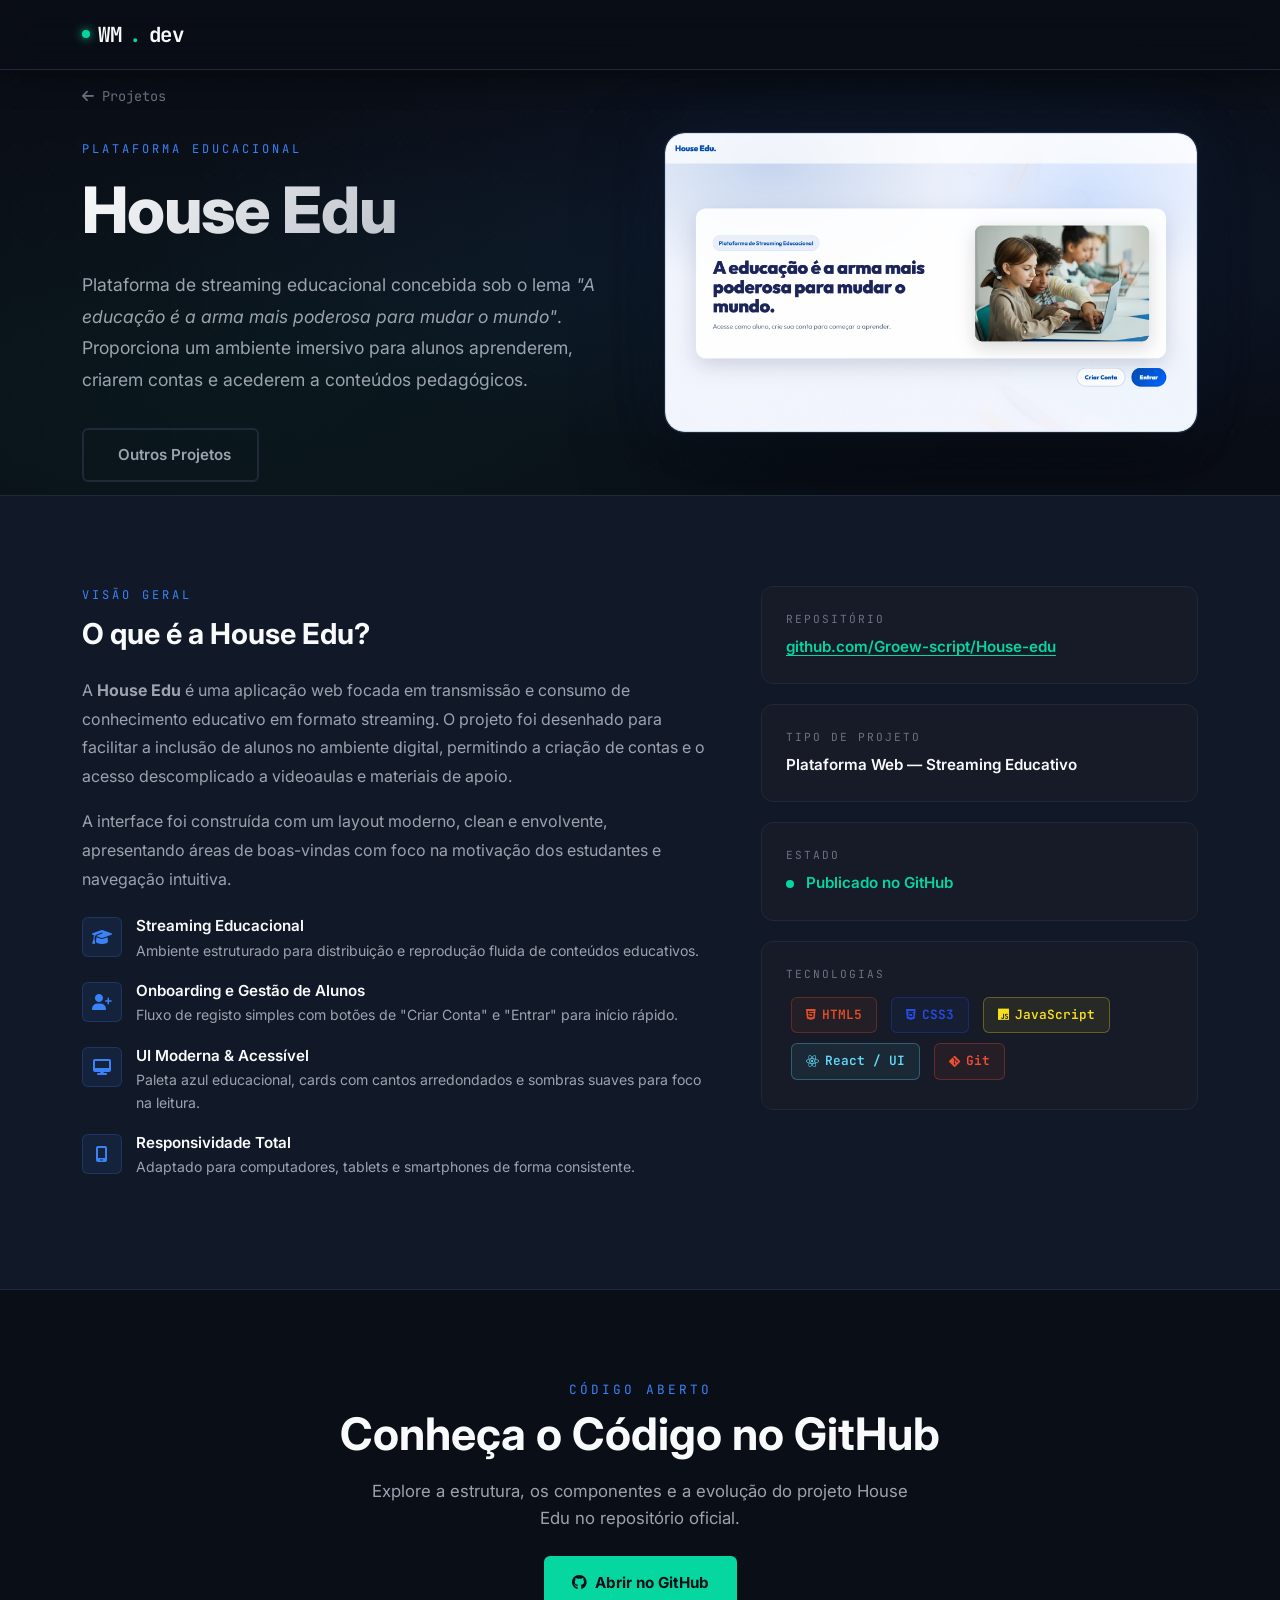
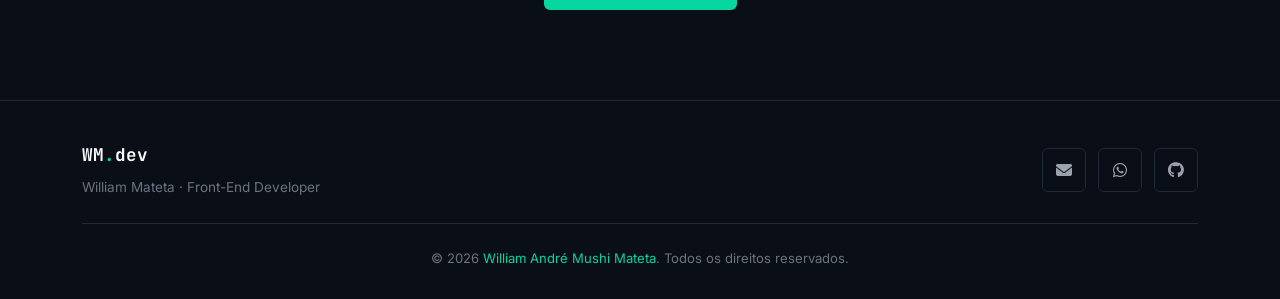
==== commit 08044ffe: "dei um" ====
--- a/portfolio/projeto-house-edu.html
+++ b/portfolio/projeto-house-edu.html
@@ -248,11 +248,6 @@
       <span class="brand-dot" aria-hidden="true"></span>
       WM<span class="accent">.</span>dev
     </a>
-    <div class="ms-auto">
-      <a href="index.html#projects" class="btn-nav-cta nav-link-custom">
-        <i class="fa-solid fa-arrow-left me-1"></i> Voltar ao Portfólio
-      </a>
-    </div>
   </div>
 </nav>
 
@@ -273,9 +268,6 @@
           Plataforma de streaming educacional concebida sob o lema <em>"A educação é a arma mais poderosa para mudar o mundo"</em>. Proporciona um ambiente imersivo para alunos aprenderem, criarem contas e acederem a conteúdos pedagógicos.
         </p>
         <div class="project-cta-row">
-          <a href="https://github.com/Groew-script/House-edu" target="_blank" rel="noopener noreferrer" class="btn-github">
-            <i class="fa-brands fa-github"></i> Ver no GitHub
-          </a>
           <a href="index.html#projects" class="btn-back-port">
             <i class="fa-solid fa-grid-2"></i> Outros Projetos
           </a>
@@ -392,9 +384,6 @@
     <div class="d-flex justify-content-center gap-3 flex-wrap">
       <a href="https://github.com/Groew-script/House-edu" target="_blank" rel="noopener noreferrer" class="btn-github">
         <i class="fa-brands fa-github"></i> Abrir no GitHub
-      </a>
-      <a href="index.html#projects" class="btn-back-port">
-        <i class="fa-solid fa-arrow-left"></i> Voltar aos Projetos
       </a>
     </div>
   </div>
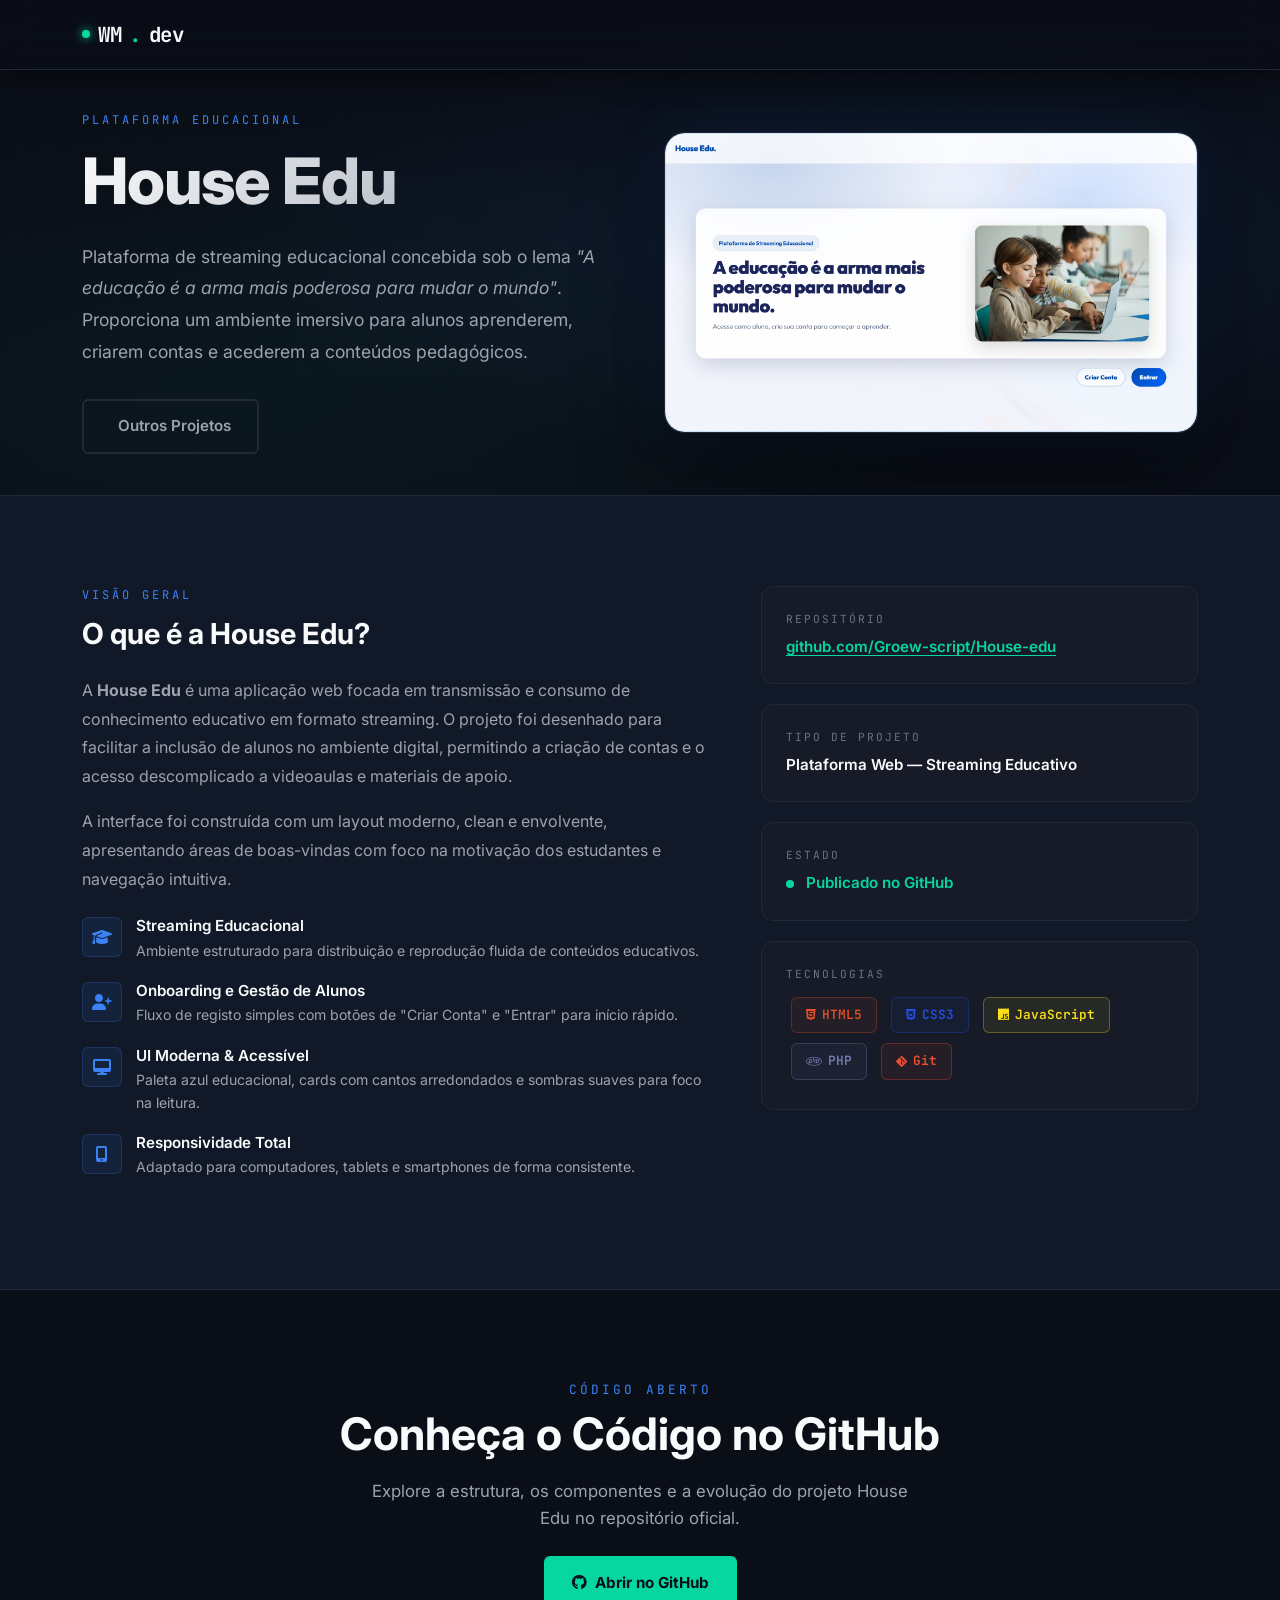
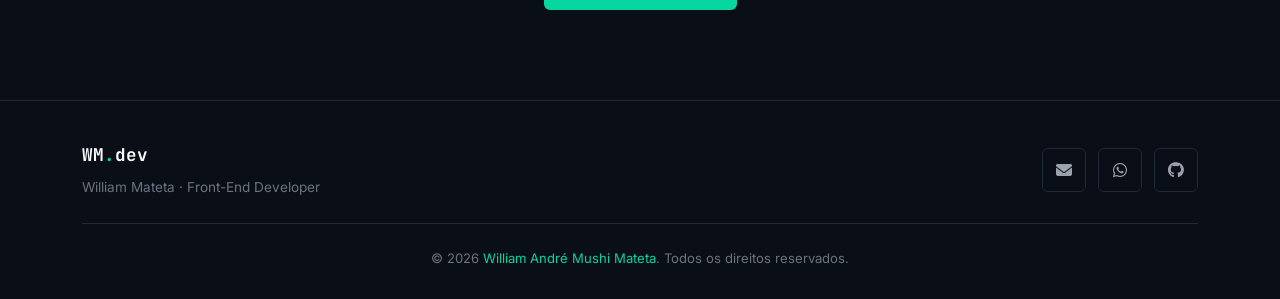
==== commit 652fd0f6: "Atual" ====
--- a/portfolio/projeto-house-edu.html
+++ b/portfolio/projeto-house-edu.html
@@ -208,7 +208,7 @@
     .tech-pill.html   { color: #e34f26; border-color: rgba(227,79,38,0.3);  background: rgba(227,79,38,0.07); }
     .tech-pill.css    { color: #264de4; border-color: rgba(38,77,228,0.3);  background: rgba(38,77,228,0.07); }
     .tech-pill.js     { color: #f7df1e; border-color: rgba(247,223,30,0.3); background: rgba(247,223,30,0.07); }
-    .tech-pill.react  { color: #61dafb; border-color: rgba(97,218,251,0.3); background: rgba(97,218,251,0.07); }
+    .tech-pill.php    { color: #777bb4; border-color: rgba(119,123,180,0.3); background: rgba(119,123,180,0.07); }
     .tech-pill.node   { color: #339933; border-color: rgba(51,153,51,0.3);  background: rgba(51,153,51,0.07); }
     .tech-pill.git    { color: #f05032; border-color: rgba(240,80,50,0.3); background: rgba(240,80,50,0.07); }
     .meta-box {
@@ -259,9 +259,6 @@
 
       <!-- Texto -->
       <div class="col-lg-6">
-        <a href="index.html#projects" class="back-link">
-          <i class="fa-solid fa-arrow-left"></i> Projetos
-        </a>
         <span class="project-hero-category">Plataforma Educacional</span>
         <h1 class="project-hero-title">House Edu</h1>
         <p class="project-hero-desc">
@@ -363,7 +360,7 @@
             <span class="tech-pill html"><i class="fa-brands fa-html5"></i> HTML5</span>
             <span class="tech-pill css"><i class="fa-brands fa-css3-alt"></i> CSS3</span>
             <span class="tech-pill js"><i class="fa-brands fa-js"></i> JavaScript</span>
-            <span class="tech-pill react"><i class="fa-brands fa-react"></i> React / UI</span>
+            <span class="tech-pill php"><i class="fa-brands fa-php"></i> PHP</span>
             <span class="tech-pill git"><i class="fa-brands fa-git-alt"></i> Git</span>
           </div>
         </div>
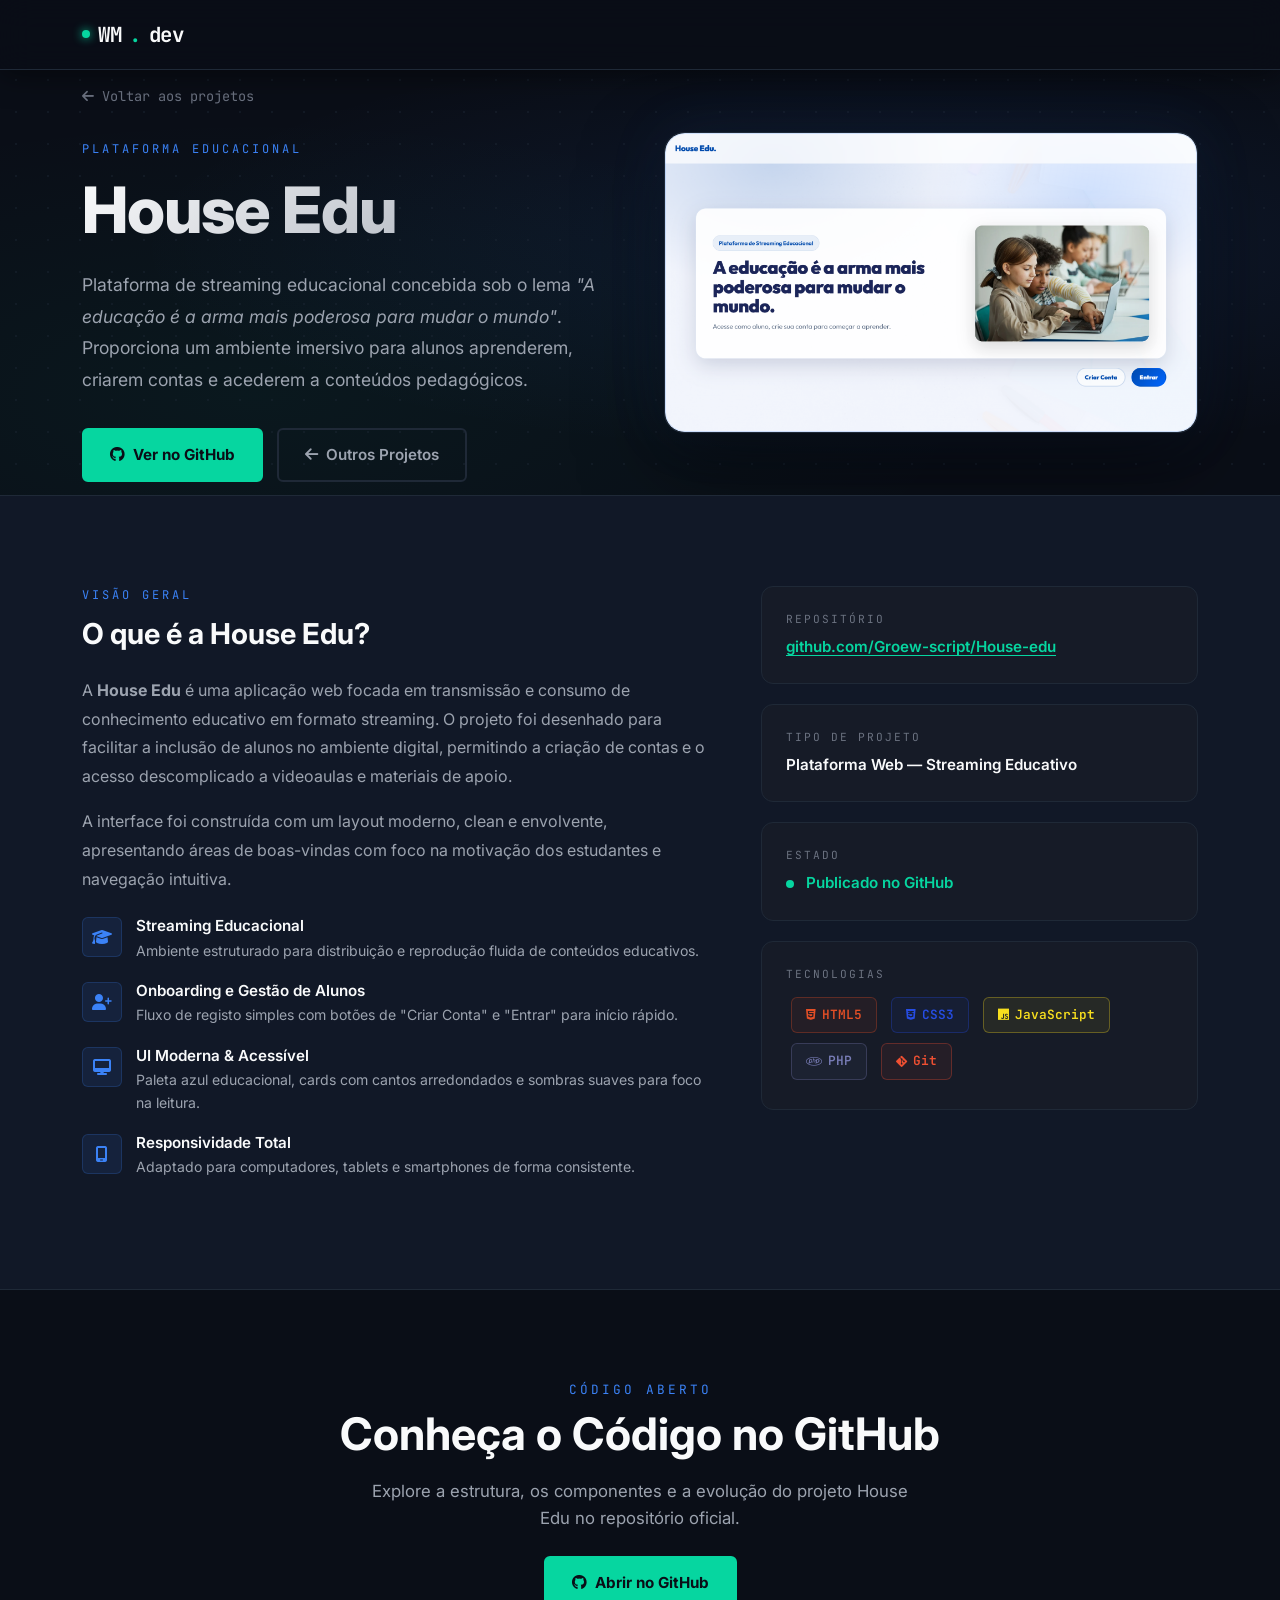
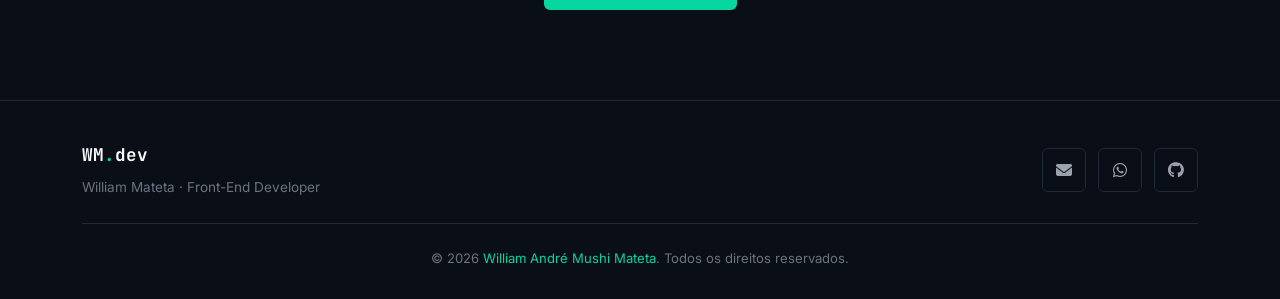
==== commit d47e989c: "Bom" ====
--- a/portfolio/projeto-house-edu.html
+++ b/portfolio/projeto-house-edu.html
@@ -4,6 +4,10 @@
   <meta charset="UTF-8" />
   <meta name="viewport" content="width=device-width, initial-scale=1.0" />
   <meta name="description" content="House Edu — Plataforma de Streaming Educacional. Projeto desenvolvido por William Mateta." />
+  <meta property="og:type" content="website" />
+  <meta property="og:title" content="House Edu · Streaming Educacional — William Mateta" />
+  <meta property="og:description" content="Plataforma de streaming educacional focada no acesso a conteúdos pedagógicos." />
+  <meta property="og:image" content="assets/img/house-edu-preview.png" />
   <title>House Edu · Streaming Educacional — William Mateta</title>
 
   <link rel="preconnect" href="https://fonts.googleapis.com" />
@@ -259,14 +263,20 @@
 
       <!-- Texto -->
       <div class="col-lg-6">
+        <a href="index.html#projects" class="back-link">
+          <i class="fa-solid fa-arrow-left"></i> Voltar aos projetos
+        </a>
         <span class="project-hero-category">Plataforma Educacional</span>
         <h1 class="project-hero-title">House Edu</h1>
         <p class="project-hero-desc">
           Plataforma de streaming educacional concebida sob o lema <em>"A educação é a arma mais poderosa para mudar o mundo"</em>. Proporciona um ambiente imersivo para alunos aprenderem, criarem contas e acederem a conteúdos pedagógicos.
         </p>
         <div class="project-cta-row">
+          <a href="https://github.com/Groew-script/House-edu" target="_blank" rel="noopener noreferrer" class="btn-github">
+            <i class="fa-brands fa-github"></i> Ver no GitHub
+          </a>
           <a href="index.html#projects" class="btn-back-port">
-            <i class="fa-solid fa-grid-2"></i> Outros Projetos
+            <i class="fa-solid fa-arrow-left"></i> Outros Projetos
           </a>
         </div>
       </div>
@@ -275,7 +285,7 @@
       <div class="col-lg-6">
         <div class="project-screenshot-wrap reveal-right">
           <img
-            src="Captura de tela 2026-09-24 110829.png"
+            src="assets/img/house-edu-preview.png"
             alt="Screenshot da interface da House Edu — Plataforma de Streaming Educacional"
             loading="eager"
           />
--- a/portfolio/style.css
+++ b/portfolio/style.css
@@ -1441,3 +1441,12 @@
 .toast-notification i {
   color: var(--accent-primary);
 }
+
+.toast-notification.toast-error {
+  border-color: #ef4444;
+  box-shadow: 0 0 30px rgba(239, 68, 68, 0.2);
+}
+
+.toast-notification.toast-error i {
+  color: #ef4444;
+}
